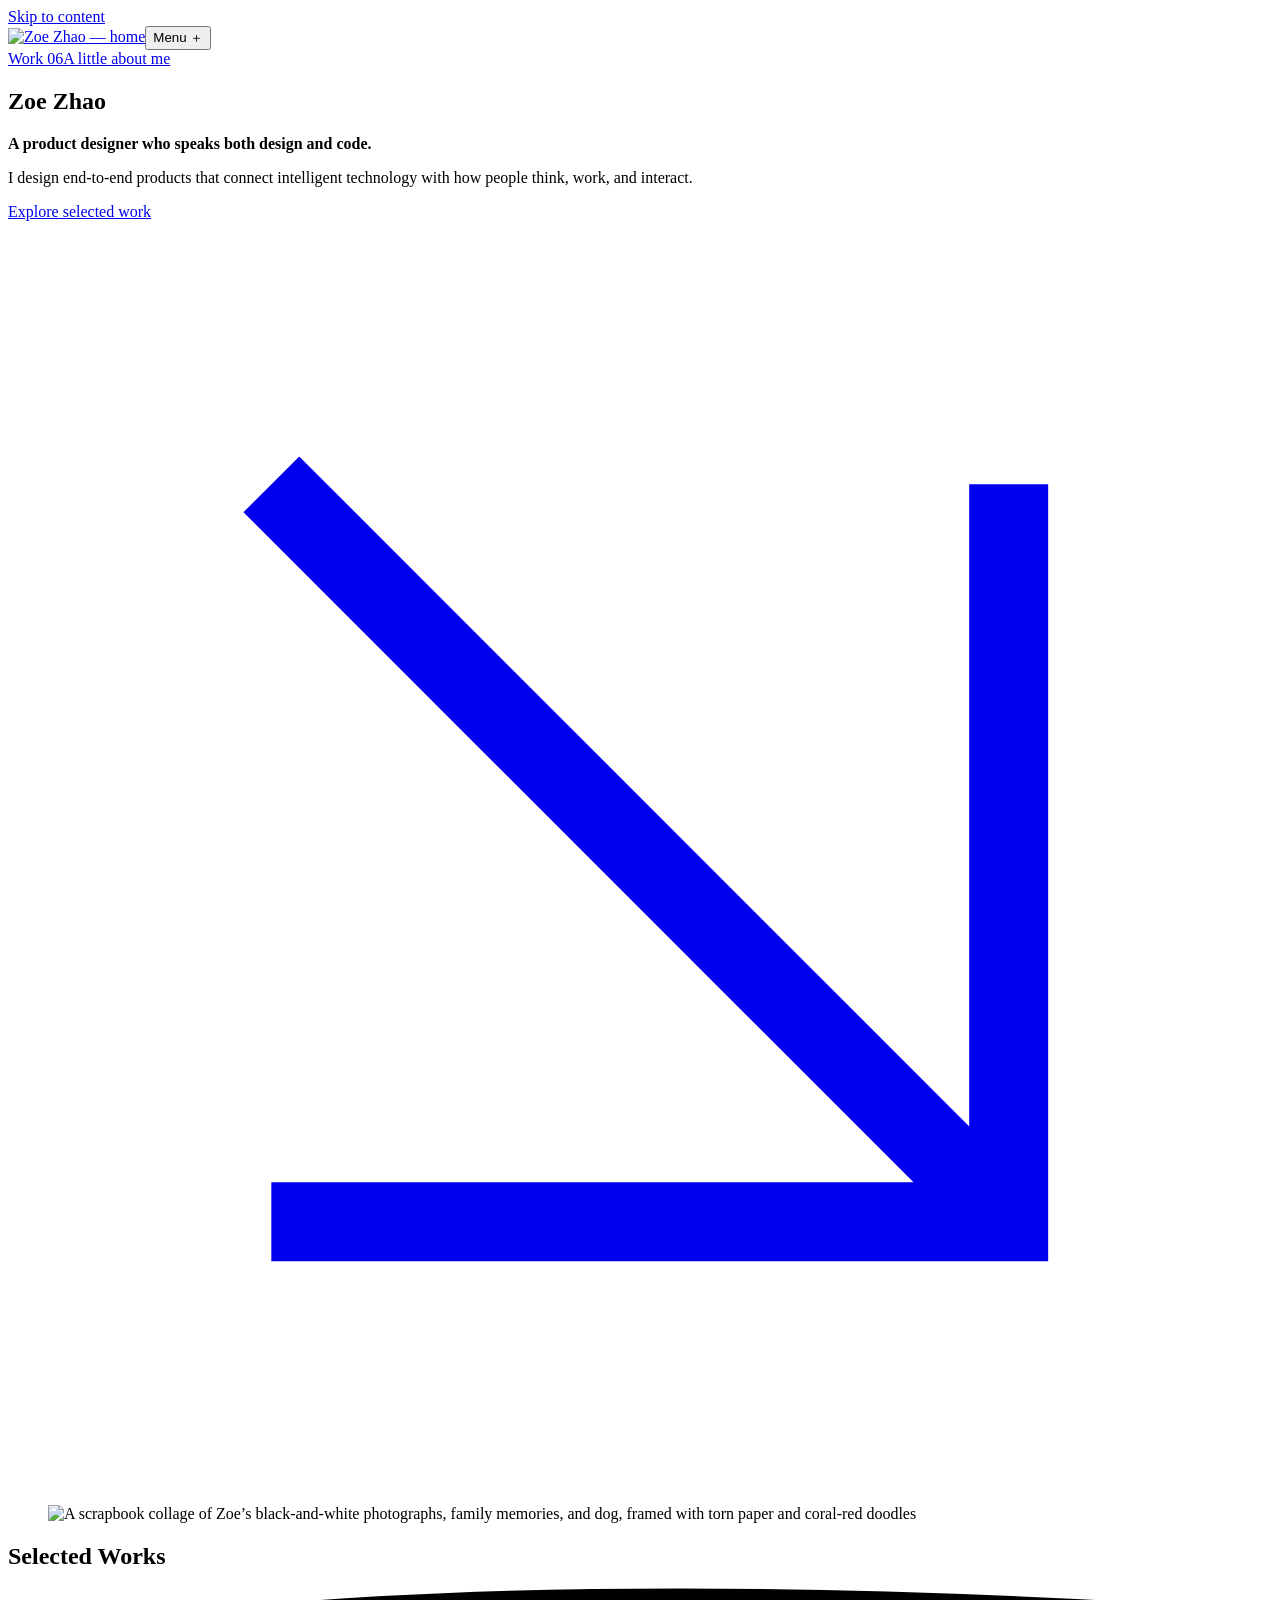
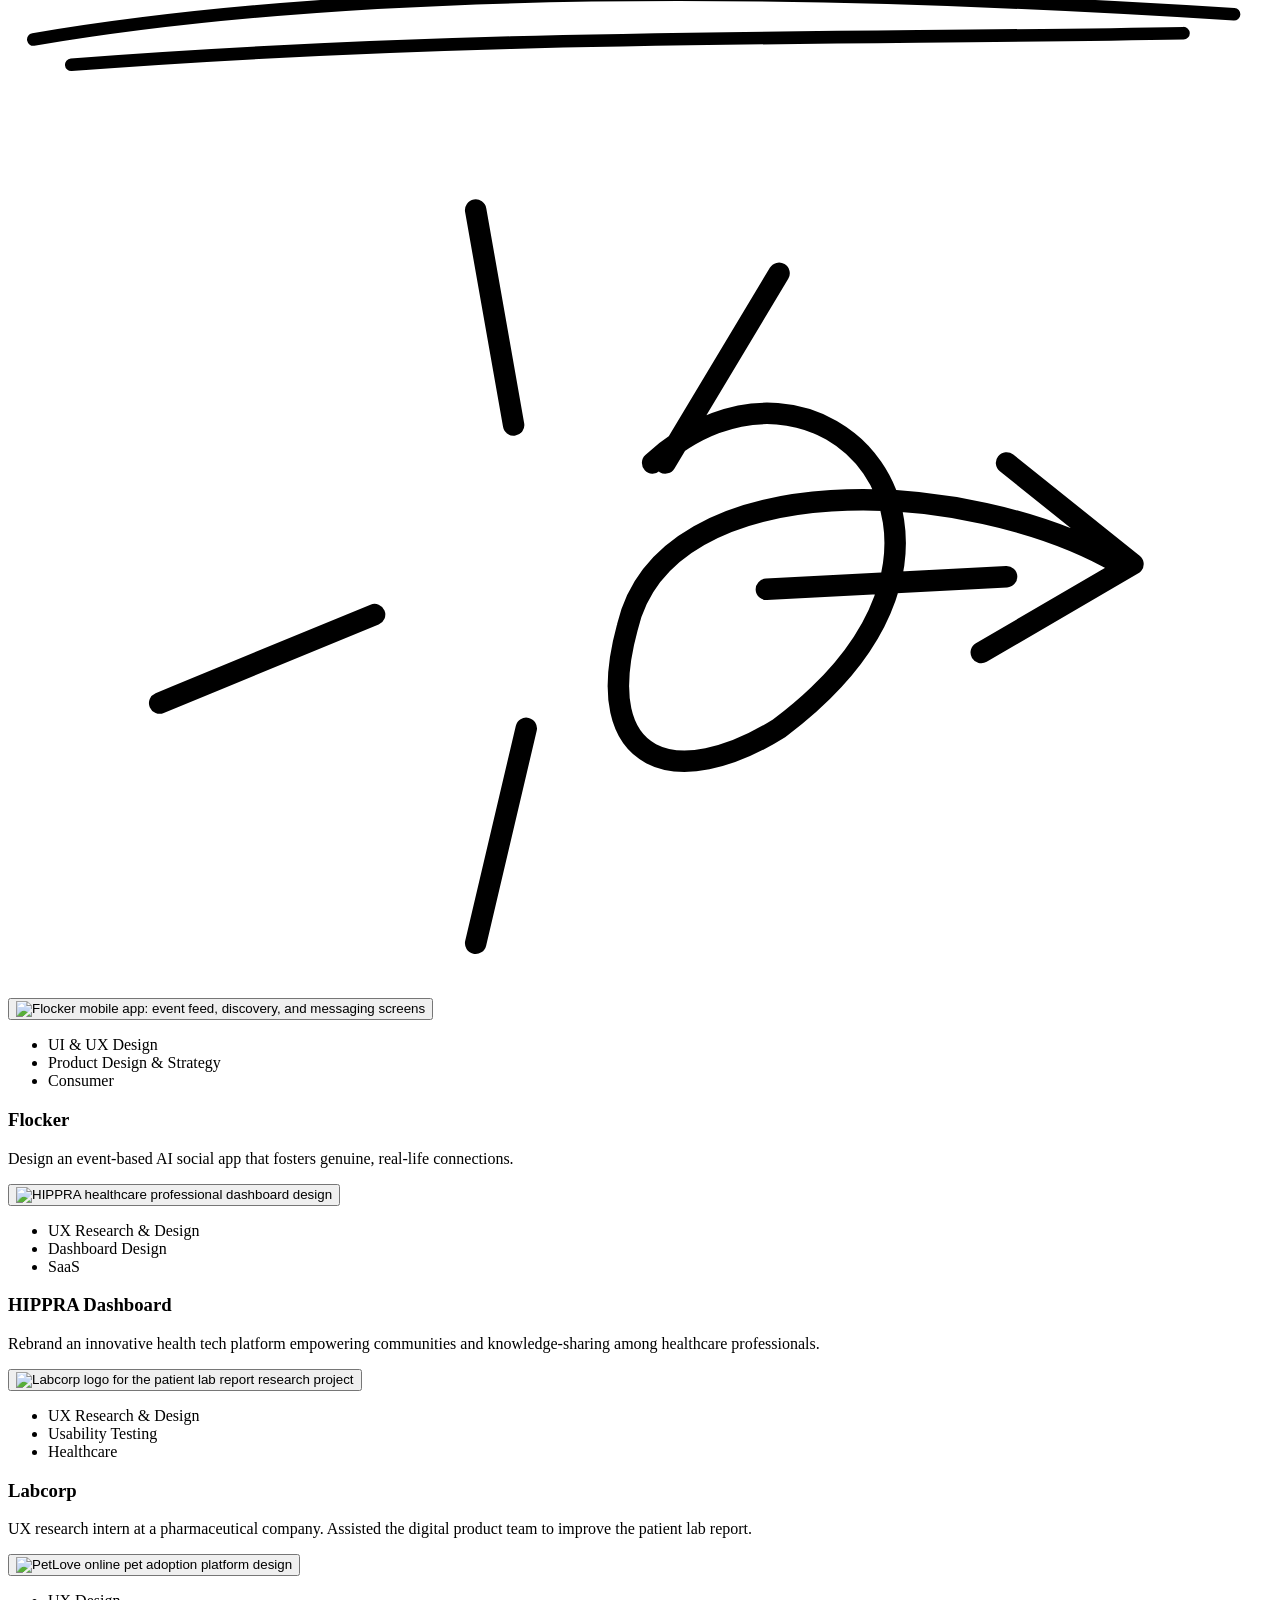
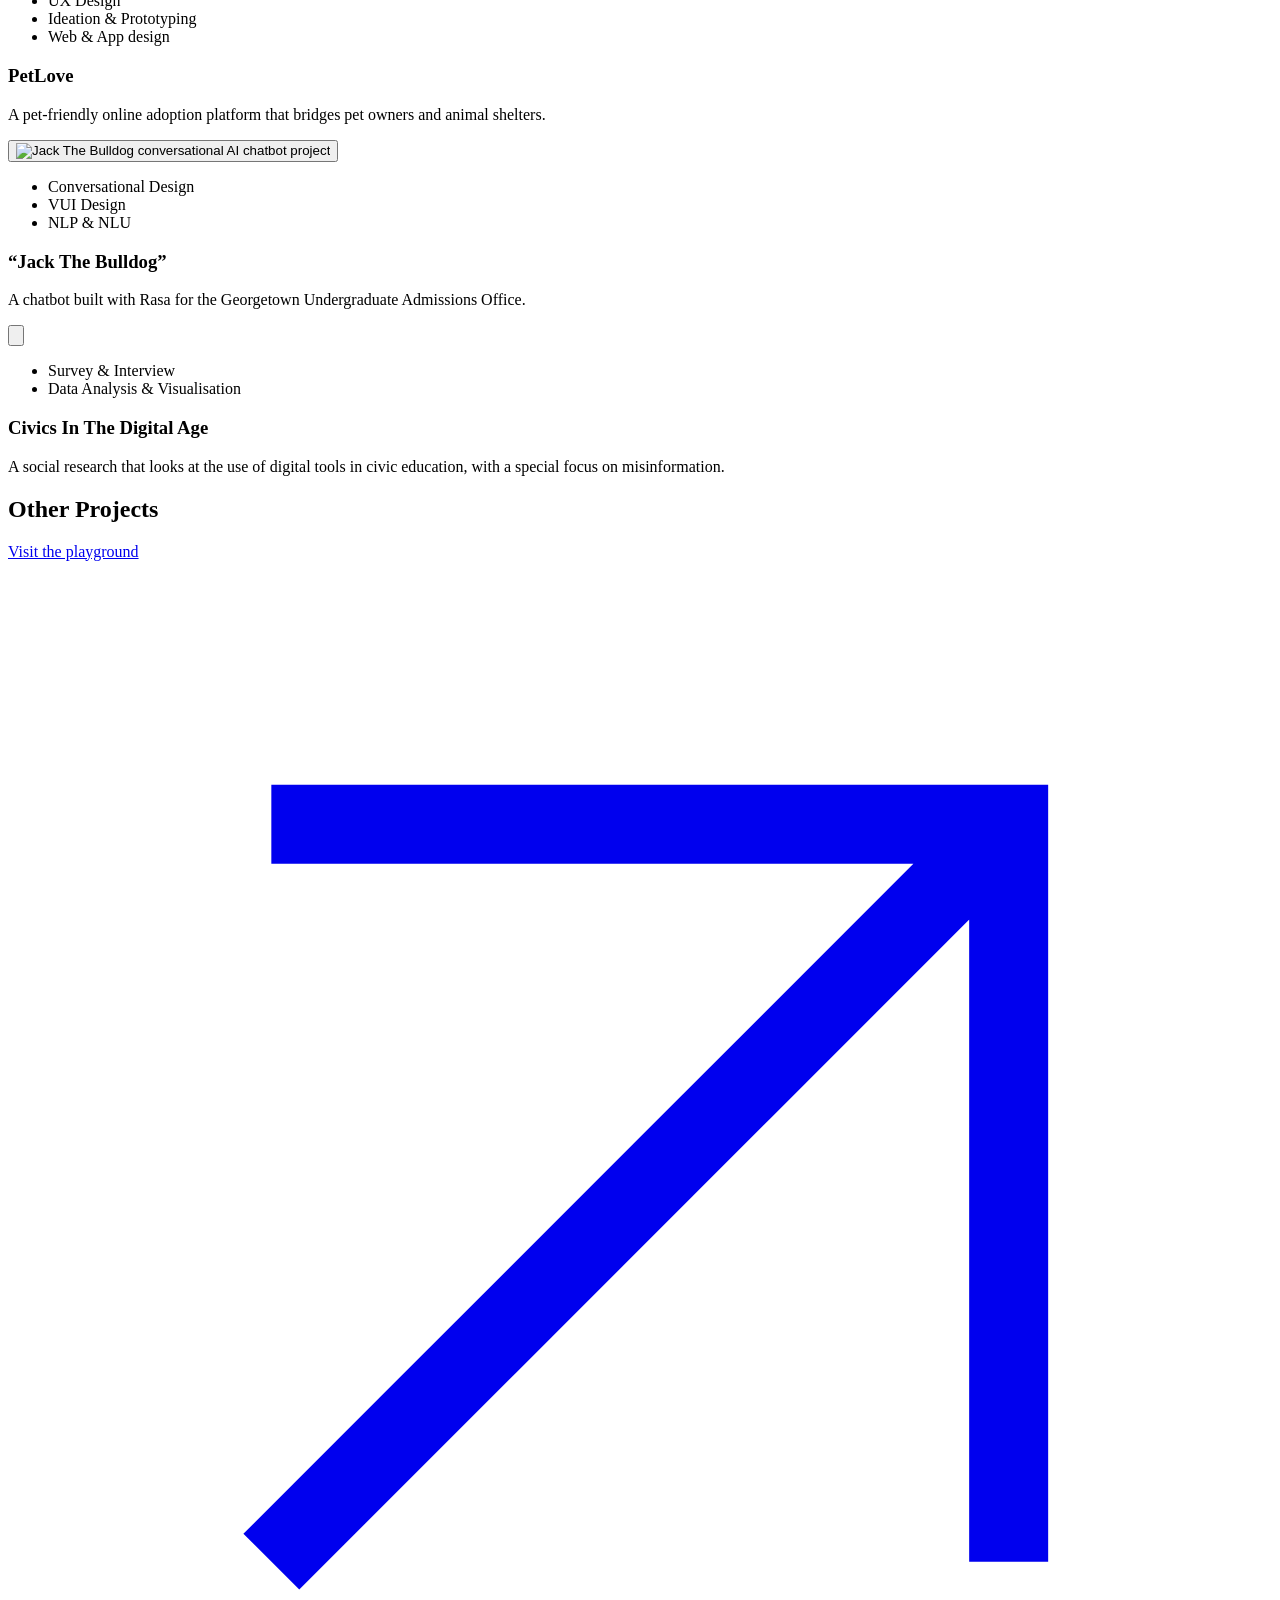
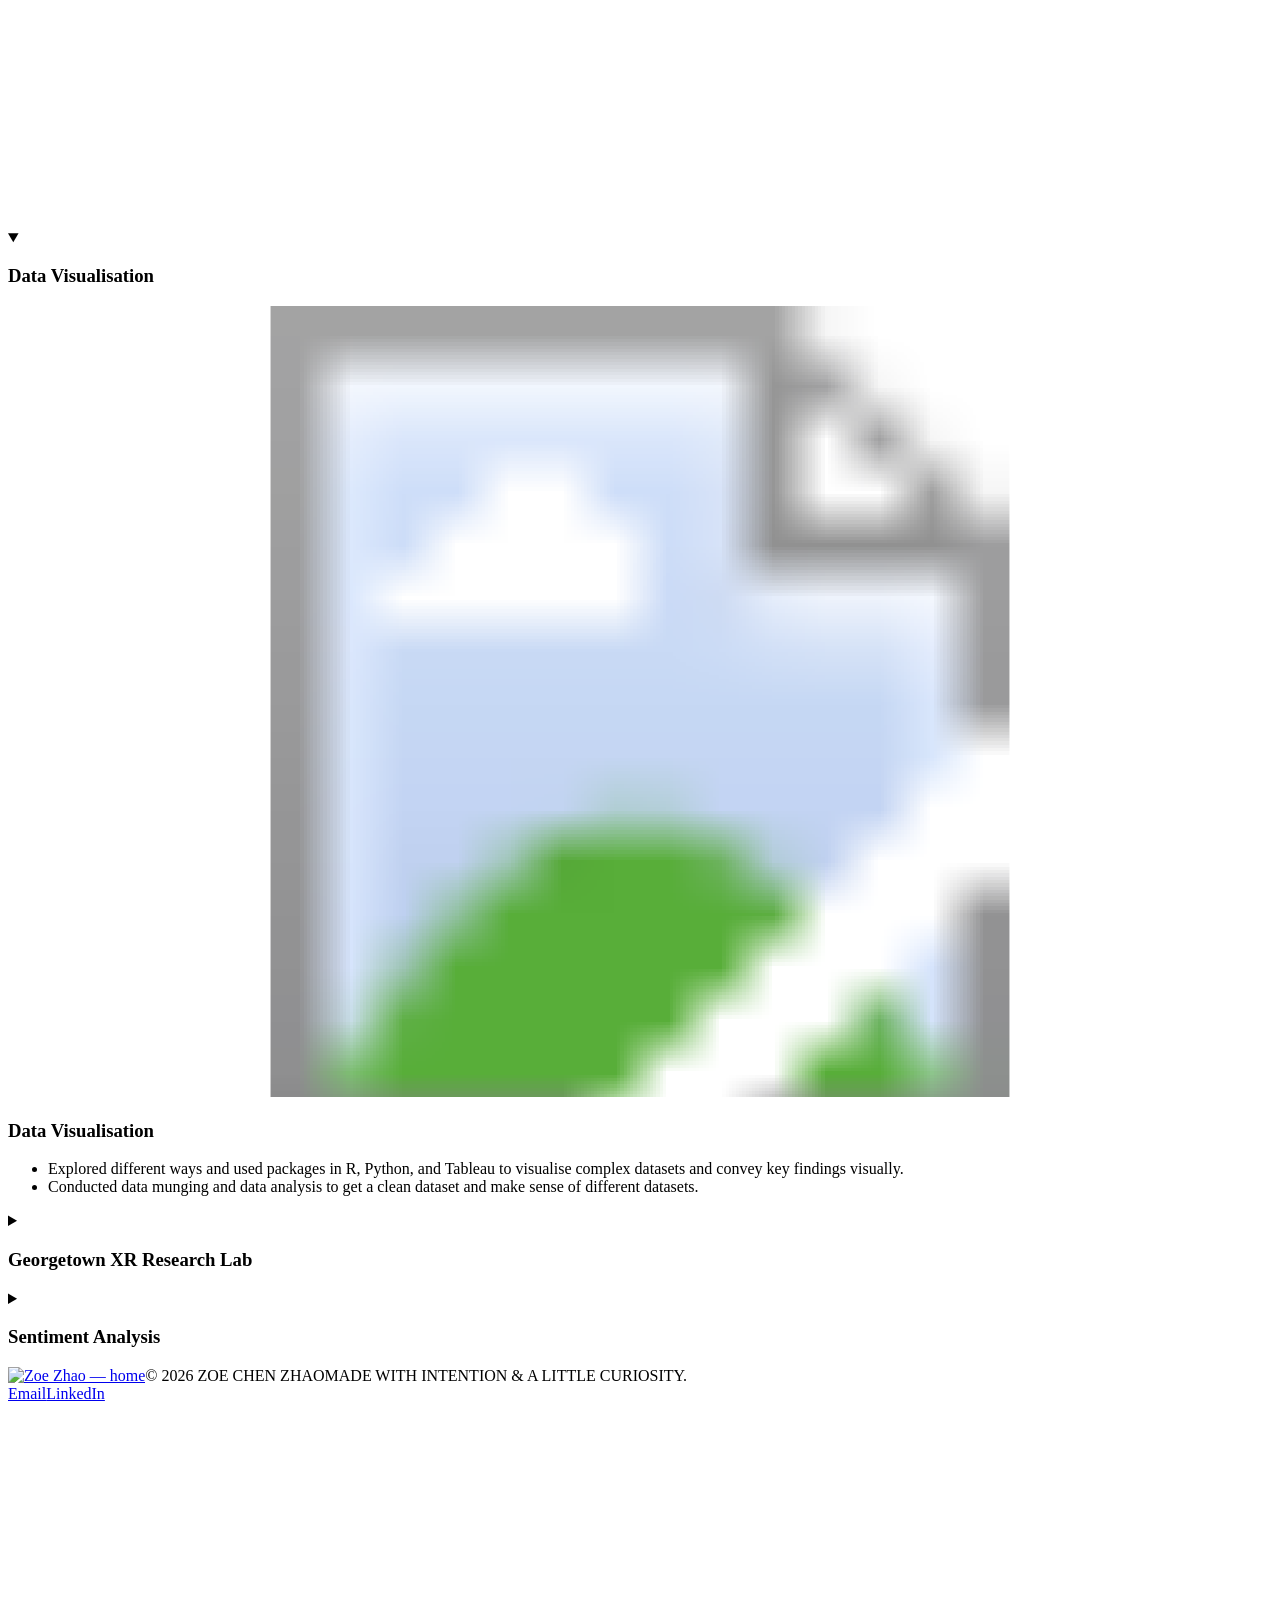
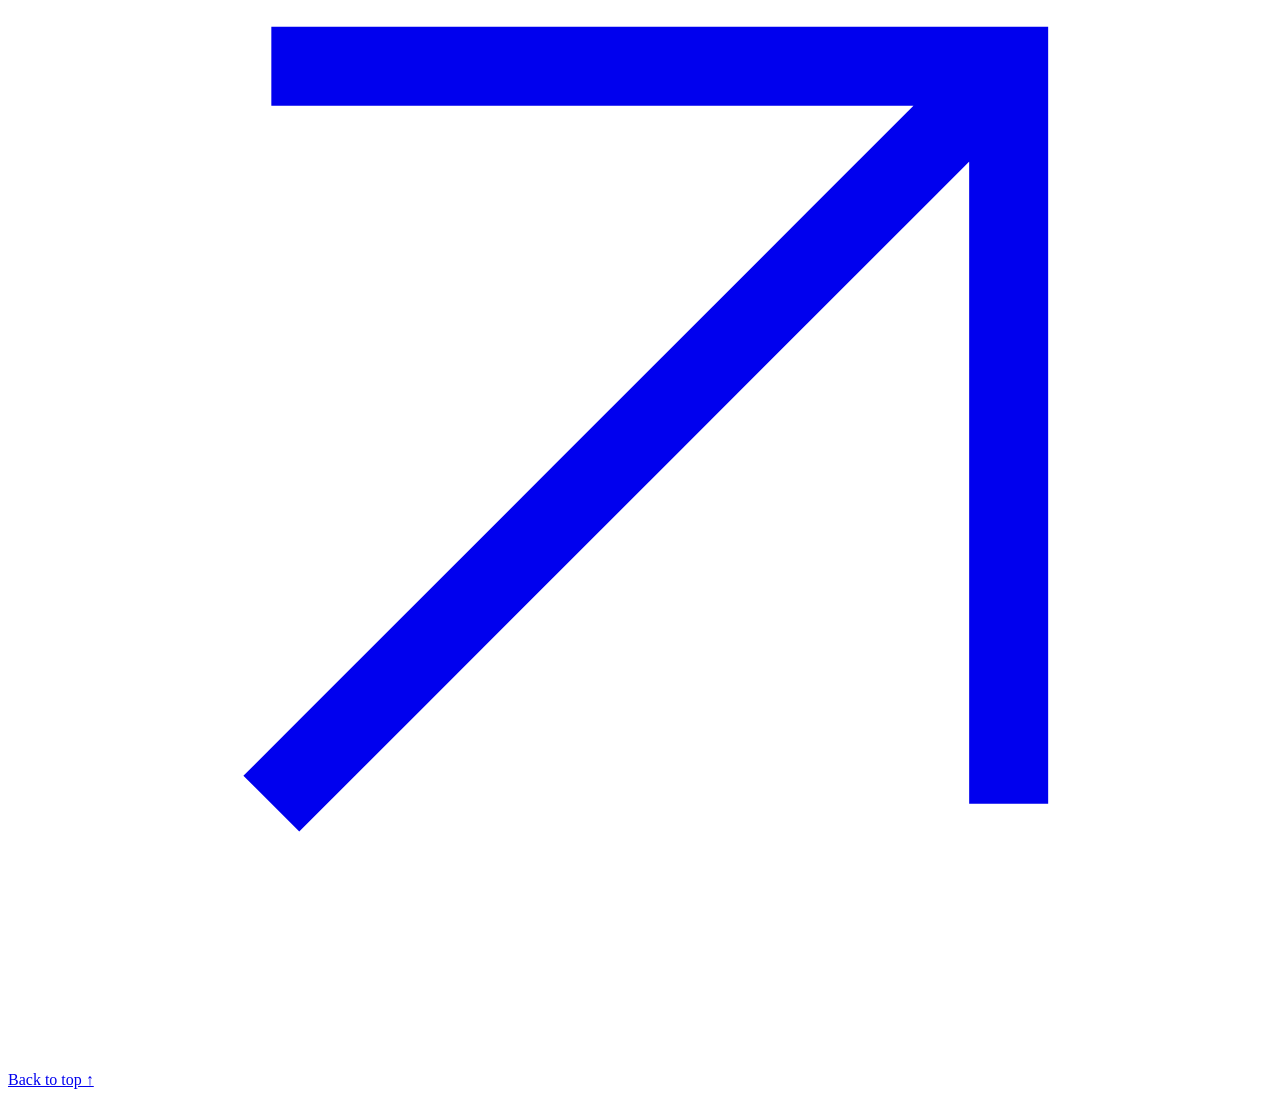
==== index.html @ 0c8937ad "Keep only one other project expanded at a time" ====
<!doctype html>
<html lang="en">
<head><meta charset="UTF-8"><meta name="viewport" content="width=device-width, initial-scale=1"><meta name="description" content="Zoe Zhao — a multidisciplinary UX designer who codes. Data-driven, detail-oriented digital products and end-to-end experiences."><link rel="icon" type="image/png" href="/personal-web/assets/homepage-stock/website%20logo.png"><meta name="theme-color" content="#ffffff"><title>Zoe Zhao — UX Designer</title>  <script type="module" crossorigin src="/personal-web/assets/main-BF1AJXkG.js"></script>
  <link rel="stylesheet" crossorigin href="/personal-web/assets/main-feo5PgOI.css">
</head>
<body><a class="skip-link" href="#main-content">Skip to content</a>
<header class="site-header"><a class="wordmark" href="#" aria-label="Zoe home"><img class="site-logo" src="/personal-web/assets/homepage-stock/website%20logo.png" alt="Zoe Zhao — home" width="748" height="820"></a><button class="menu-toggle" aria-expanded="false" aria-controls="navigation">Menu <span>＋</span></button><nav id="navigation" aria-label="Main navigation"><a href="#work" class="active">Work <span>06</span></a><a href="#about">A little about me</a></nav></header>
<main id="main-content">
<section id="about" class="hero" aria-label="About Zoe Zhao"><div class="hero-main"><div class="hero-copy"><h1 class="intro-name">Zoe Zhao</h1><p class="hero-role"><strong>A product designer who speaks both design and code.</strong></p><p class="hero-description">I design end-to-end products that connect intelligent technology with how people think, work, and interact.</p><a class="text-link" href="#work">Explore selected work <span><svg class="arrow-icon" viewBox="0 0 24 24" fill="none" stroke="currentColor" stroke-width="1.5" aria-hidden="true"><path d="M5 5l14 14M5 19h14V5"/></svg></span></a></div><div class="hero-art photo-collage"><figure><img src="/personal-web/assets/homepage-stock/hero-transparent.png" alt="A scrapbook collage of Zoe’s black-and-white photographs, family memories, and dog, framed with torn paper and coral-red doodles" width="1374" height="1145" fetchpriority="high" decoding="async"></figure></div></div></section>
<section id="work" class="work-section"><div class="section-heading project-section-heading"><div><h2>Selected Works<svg class="project-heading-mark" viewBox="0 0 200 18" fill="none" aria-hidden="true"><path d="M4 11c47-8 112-9 190-4M10 15c65-5 122-4 176-5" stroke="currentColor" stroke-width="2" stroke-linecap="round"/></svg></h2></div><svg class="project-section-sketch" viewBox="0 0 100 70" fill="none" aria-hidden="true"><path d="m37 8 3 17m21-12-9 15m27 9-19 1m-31 2L12 47m29 2-4 17M51 28c13-12 30 6 10 21-8 5-15 3-12-8 3-13 27-12 39-5m-9-8 10 8-12 7" stroke="currentColor" stroke-width="1.7" stroke-linecap="round" stroke-linejoin="round"/></svg></div><div class="projects"><article class="project"><div class="project-preview-shell"><button class="project-visual project-image-card" data-project="flocker" aria-label="Preview Flocker"><img class="project-image" src="/personal-web/assets/homepage-stock/flocker.png" alt="Flocker mobile app: event feed, discovery, and messaging screens" loading="lazy" decoding="async"></button></div><div class="project-info"><div><ul class="project-tags" aria-label="Project tags"><li>UI &amp; UX Design</li><li>Product Design &amp; Strategy</li><li>Consumer</li></ul><h3>Flocker</h3><p>Design an event-based AI social app that fosters genuine, real-life connections.</p></div></div></article><article class="project"><div class="project-preview-shell"><button class="project-visual project-image-card" data-project="hippra" aria-label="Preview HIPPRA Dashboard"><img class="project-image" src="/personal-web/assets/homepage-stock/Hippra.png" alt="HIPPRA healthcare professional dashboard design" loading="lazy" decoding="async"></button></div><div class="project-info"><div><ul class="project-tags" aria-label="Project tags"><li>UX Research &amp; Design</li><li>Dashboard Design</li><li>SaaS</li></ul><h3>HIPPRA Dashboard</h3><p>Rebrand an innovative health tech platform empowering communities and knowledge-sharing among healthcare professionals.</p></div></div></article><article class="project"><div class="project-preview-shell"><button class="project-visual project-image-card" data-project="labcorp" aria-label="Preview Labcorp"><img class="project-image" src="/personal-web/assets/homepage-stock/labcorp.png" alt="Labcorp logo for the patient lab report research project" loading="lazy" decoding="async"></button></div><div class="project-info"><div><ul class="project-tags" aria-label="Project tags"><li>UX Research &amp; Design</li><li>Usability Testing</li><li>Healthcare</li></ul><h3>Labcorp</h3><p>UX research intern at a pharmaceutical company. Assisted the digital product team to improve the patient lab report.</p></div></div></article><article class="project"><div class="project-preview-shell"><button class="project-visual project-image-card" data-project="petlove" aria-label="Preview PetLove"><img class="project-image" src="/personal-web/assets/homepage-stock/petlove.png" alt="PetLove online pet adoption platform design" loading="lazy" decoding="async"></button></div><div class="project-info"><div><ul class="project-tags" aria-label="Project tags"><li>UX Design</li><li>Ideation &amp; Prototyping</li><li>Web &amp; App design</li></ul><h3>PetLove</h3><p>A pet-friendly online adoption platform that bridges pet owners and animal shelters.</p></div></div></article><article class="project"><div class="project-preview-shell"><button class="project-visual project-image-card" data-project="chatbot" aria-label="Preview “Jack The Bulldog”"><img class="project-image" src="/personal-web/assets/homepage-stock/chatbot.png" alt="Jack The Bulldog conversational AI chatbot project" loading="lazy" decoding="async"></button></div><div class="project-info"><div><ul class="project-tags" aria-label="Project tags"><li>Conversational Design</li><li>VUI Design</li><li>NLP &amp; NLU</li></ul><h3>“Jack The Bulldog”</h3><p>A chatbot built with Rasa for the Georgetown Undergraduate Admissions Office.</p></div></div></article><article class="project"><div class="project-preview-shell"><button class="project-visual project-image-card" data-project="civics" aria-label="Preview Civics In The Digital Age"><svg class="project-image civics-preview" viewBox="0 0 1190 530" role="img" aria-label="Two Civics research graphs about digital technology and misinformation"><svg x="0" y="0" width="570" height="530" viewBox="40 15 554 523" overflow="hidden" preserveAspectRatio="xMidYMid meet"><defs><clipPath id="q22-plot"><rect x="40" y="15" width="554" height="523"/></clipPath></defs><image clip-path="url(#q22-plot)" href="/personal-web/assets/homepage-stock/civic%20edu.png" width="1267" height="1100"/></svg><svg x="600" y="0" width="590" height="530" viewBox="646 28 580 505" overflow="hidden" preserveAspectRatio="xMidYMid meet"><defs><clipPath id="q25-plot"><rect x="646" y="28" width="580" height="505"/></clipPath></defs><image clip-path="url(#q25-plot)" href="/personal-web/assets/homepage-stock/civic%20edu.png" width="1267" height="1100"/></svg></svg></button></div><div class="project-info"><div><ul class="project-tags" aria-label="Project tags"><li>Survey &amp; Interview</li><li>Data Analysis &amp; Visualisation</li></ul><h3>Civics In The Digital Age</h3><p>A social research that looks at the use of digital tools in civic education, with a special focus on misinformation.</p></div></div></article></div></section>
<section class="other-work" aria-labelledby="other-heading"><div class="section-heading"><div><h2 id="other-heading">Other Projects</h2></div><a class="text-link" href="https://www.zoezhaochen.com/playground" target="_blank" rel="noopener noreferrer">Visit the playground <svg class="arrow-icon" viewBox="0 0 24 24" fill="none" stroke="currentColor" stroke-width="1.5" aria-hidden="true"><path d="M5 19 19 5M5 5h14v14"/></svg></a></div><div class="other-accordion"><details name="other-projects" class="other-project" open><summary><h3>Data Visualisation</h3><span class="accordion-icon" aria-hidden="true"></span></summary><div class="other-project-body"><svg class="other-project-preview" viewBox="0 0 1886 1180" preserveAspectRatio="xMidYMid slice" role="img" aria-label="Data visualisation charts" overflow="hidden"><image href="/personal-web/assets/homepage-stock/data%20visualisation.png" width="1886" height="1260"/></svg><div class="other-project-description"><h3 class="other-project-title">Data Visualisation</h3><ul><li>Explored different ways and used packages in R, Python, and Tableau to visualise complex datasets and convey key findings visually.</li><li>Conducted data munging and data analysis to get a clean dataset and make sense of different datasets.</li></ul></div></div></details><details name="other-projects" class="other-project"><summary><h3>Georgetown XR Research Lab</h3><span class="accordion-icon" aria-hidden="true"></span></summary><div class="other-project-body"><img class="other-project-preview" src="/personal-web/assets/homepage-stock/XR.webp" alt="Georgetown XR research project preview" loading="lazy" decoding="async"><div class="other-project-description"><h3 class="other-project-title">Georgetown XR Research Lab</h3><ul><li>Built a VR police training simulation to improve police communication and de-escalation skills.</li><li>Researched the premise, characters, dialogues, and environment of the system in Unity.</li><li>Analyzed the AR/VR and Web3.0 economy, exploring ways to achieve skill-training through gaming.</li></ul></div></div></details><details name="other-projects" class="other-project"><summary><h3>Sentiment Analysis</h3><span class="accordion-icon" aria-hidden="true"></span></summary><div class="other-project-body"><img class="other-project-preview" src="/personal-web/assets/homepage-stock/metaverse.jpg" alt="Metaverse sentiment analysis project preview" loading="lazy" decoding="async"><div class="other-project-description"><h3 class="other-project-title">Sentiment Analysis</h3><p>Exploring people’s attitudes toward the Metaverse and negativity toward Facebook’s transformation to Meta.</p></div></div></details></div></section>

</main><footer><a class="wordmark" href="#"><img class="site-logo" src="/personal-web/assets/homepage-stock/website%20logo.png" alt="Zoe Zhao — home" width="748" height="820"></a><span>© <span id="year">2026</span> ZOE CHEN ZHAO</span><span>MADE WITH INTENTION & A LITTLE CURIOSITY.</span><div class="footer-links"><a href="mailto:cz335@georgetown.edu">Email</a><a href="https://www.linkedin.com/in/chen-zoe-zhao-15ba26177/" target="_blank" rel="noopener noreferrer">LinkedIn <svg class="arrow-icon" viewBox="0 0 24 24" fill="none" stroke="currentColor" stroke-width="1.5" aria-hidden="true"><path d="M5 19 19 5M5 5h14v14"/></svg></a><a href="#">Back to top ↑</a></div></footer>
<dialog id="project-dialog"><button class="dialog-close" aria-label="Close project preview">×</button><span class="eyebrow">SELECTED WORK / PROJECT PREVIEW</span><h2 id="dialog-title"></h2><p id="dialog-description"></p><p class="dialog-note">Explore the full project on my original portfolio. Case study pages will be redesigned after the homepage visual review.</p><a id="dialog-case-study" class="case-study-link" href="https://www.zoezhaochen.com/" target="_blank" rel="noopener noreferrer">Read original case study <svg class="arrow-icon" viewBox="0 0 24 24" fill="none" stroke="currentColor" stroke-width="1.5" aria-hidden="true"><path d="M5 19 19 5M5 5h14v14"/></svg></a><button class="dialog-done">Back to selected work <svg class="arrow-icon" viewBox="0 0 24 24" fill="none" stroke="currentColor" stroke-width="1.5" aria-hidden="true"><path d="M5 19 19 5M5 5h14v14"/></svg></button></dialog></body></html>
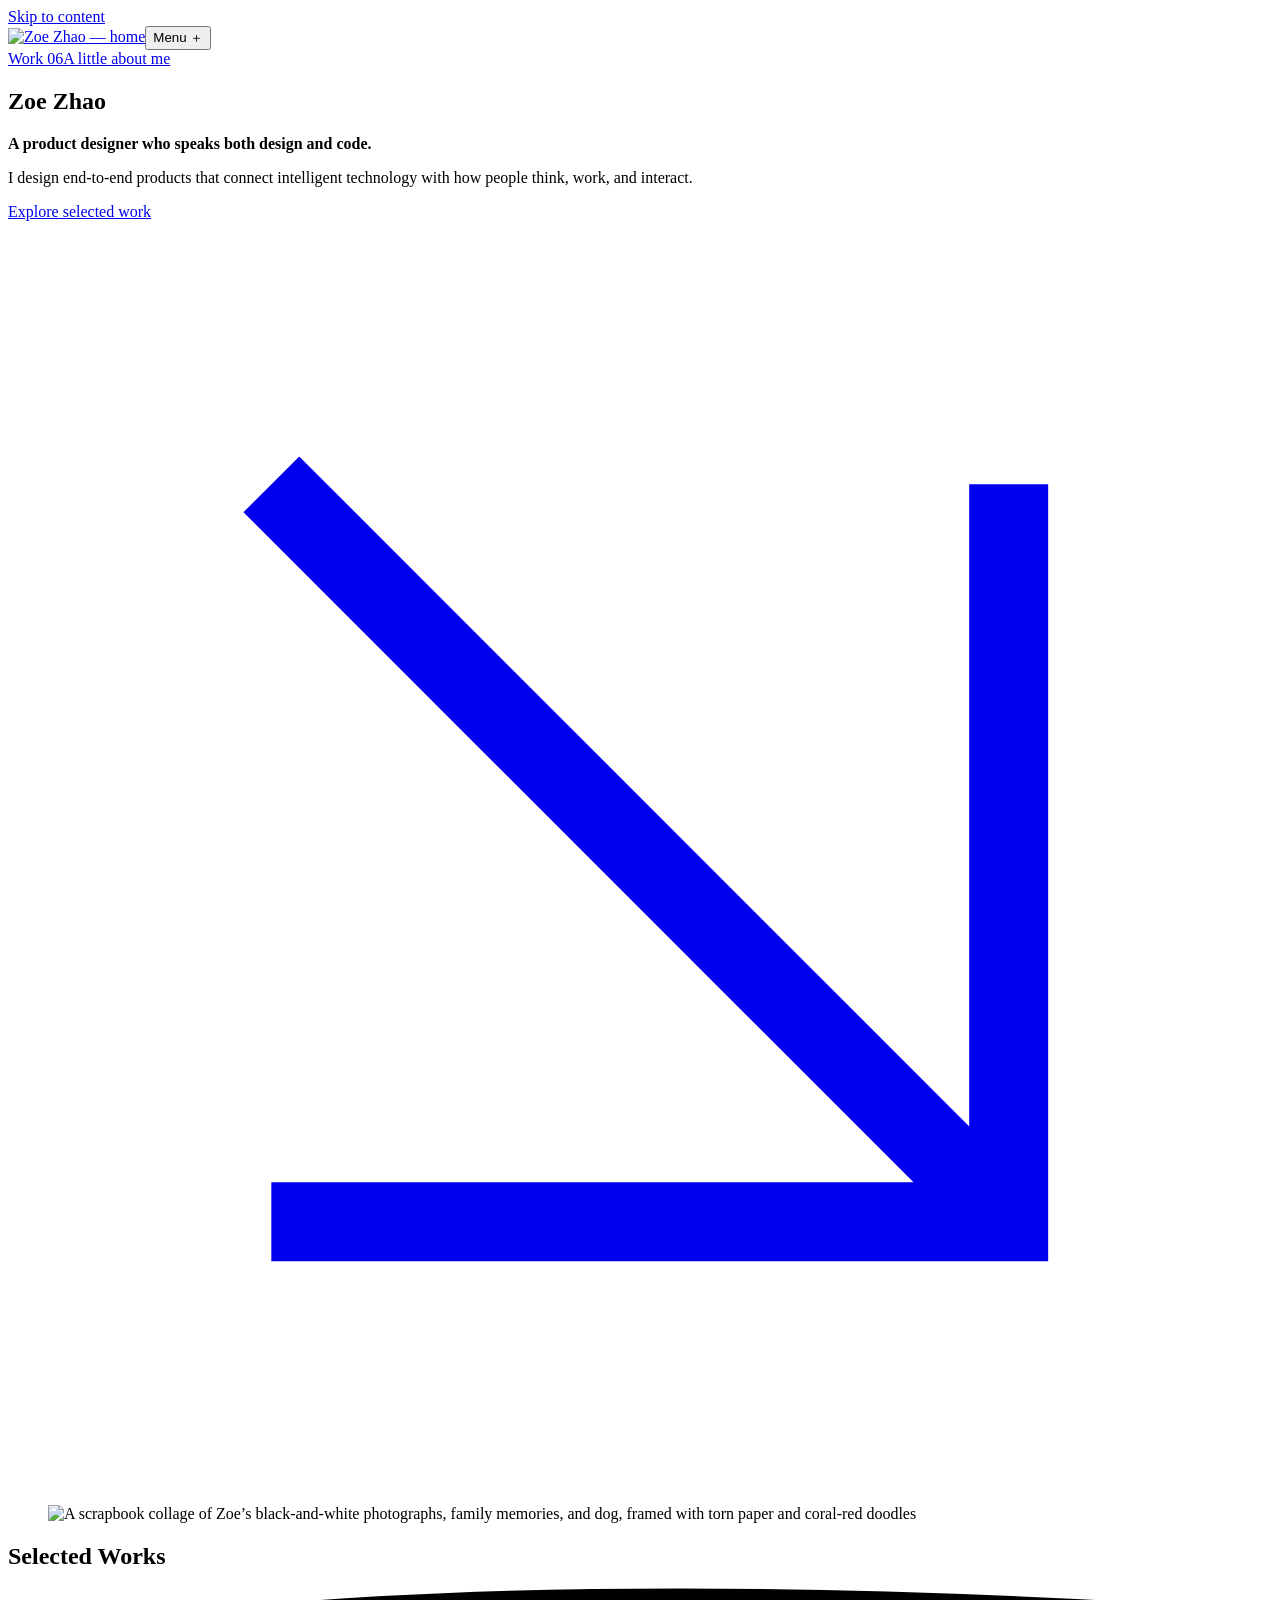
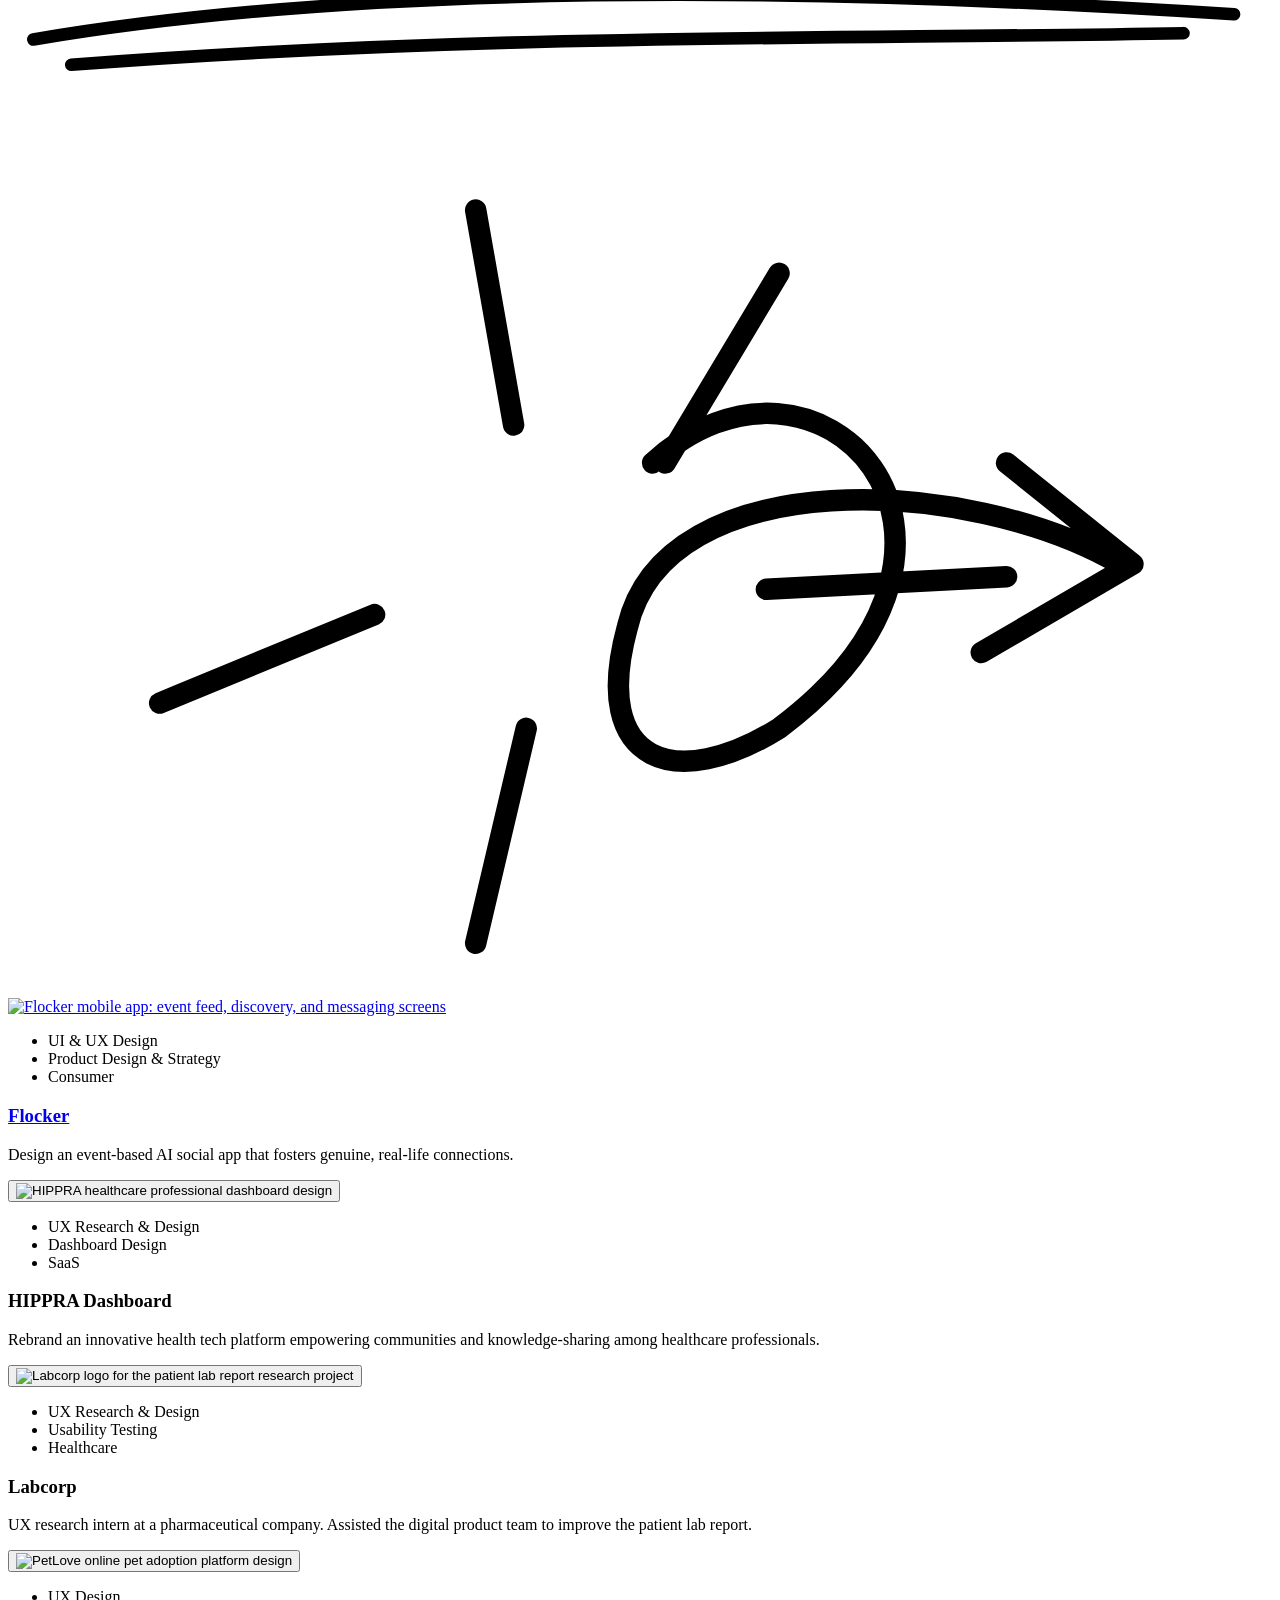
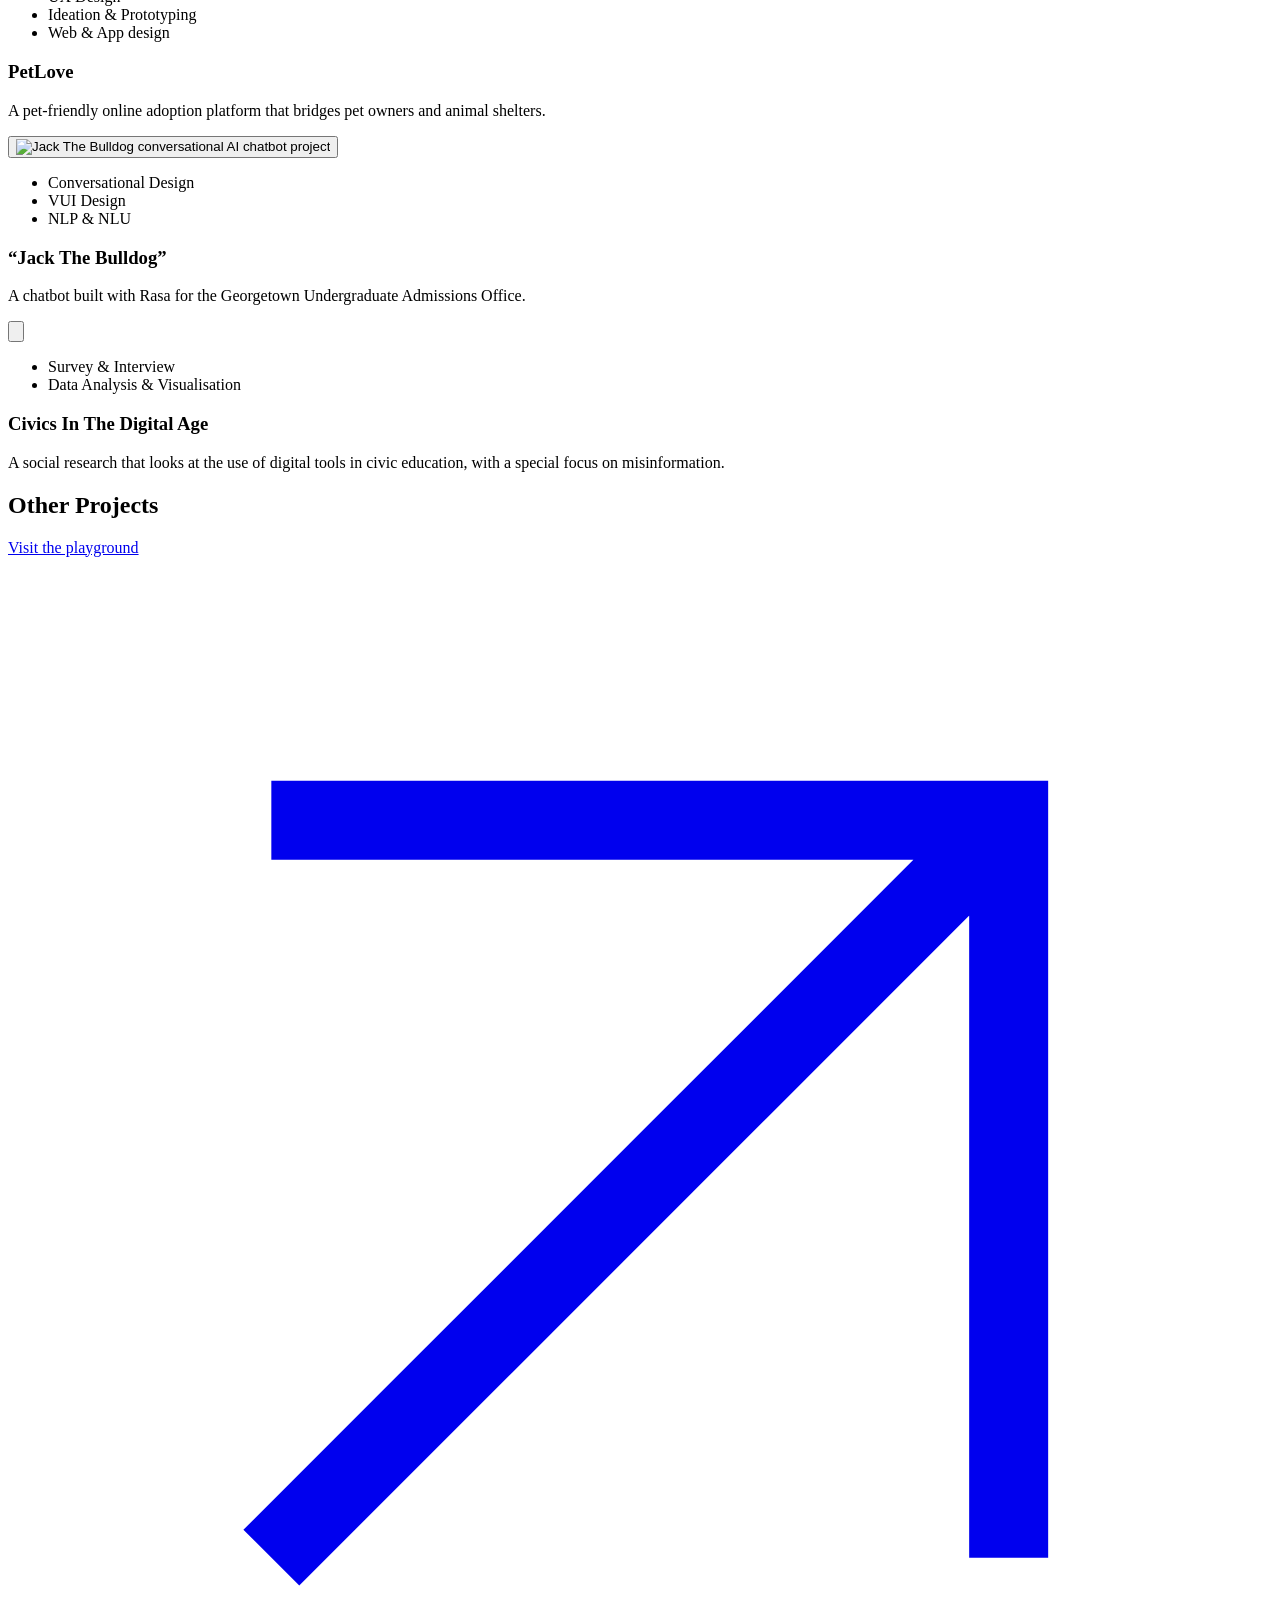
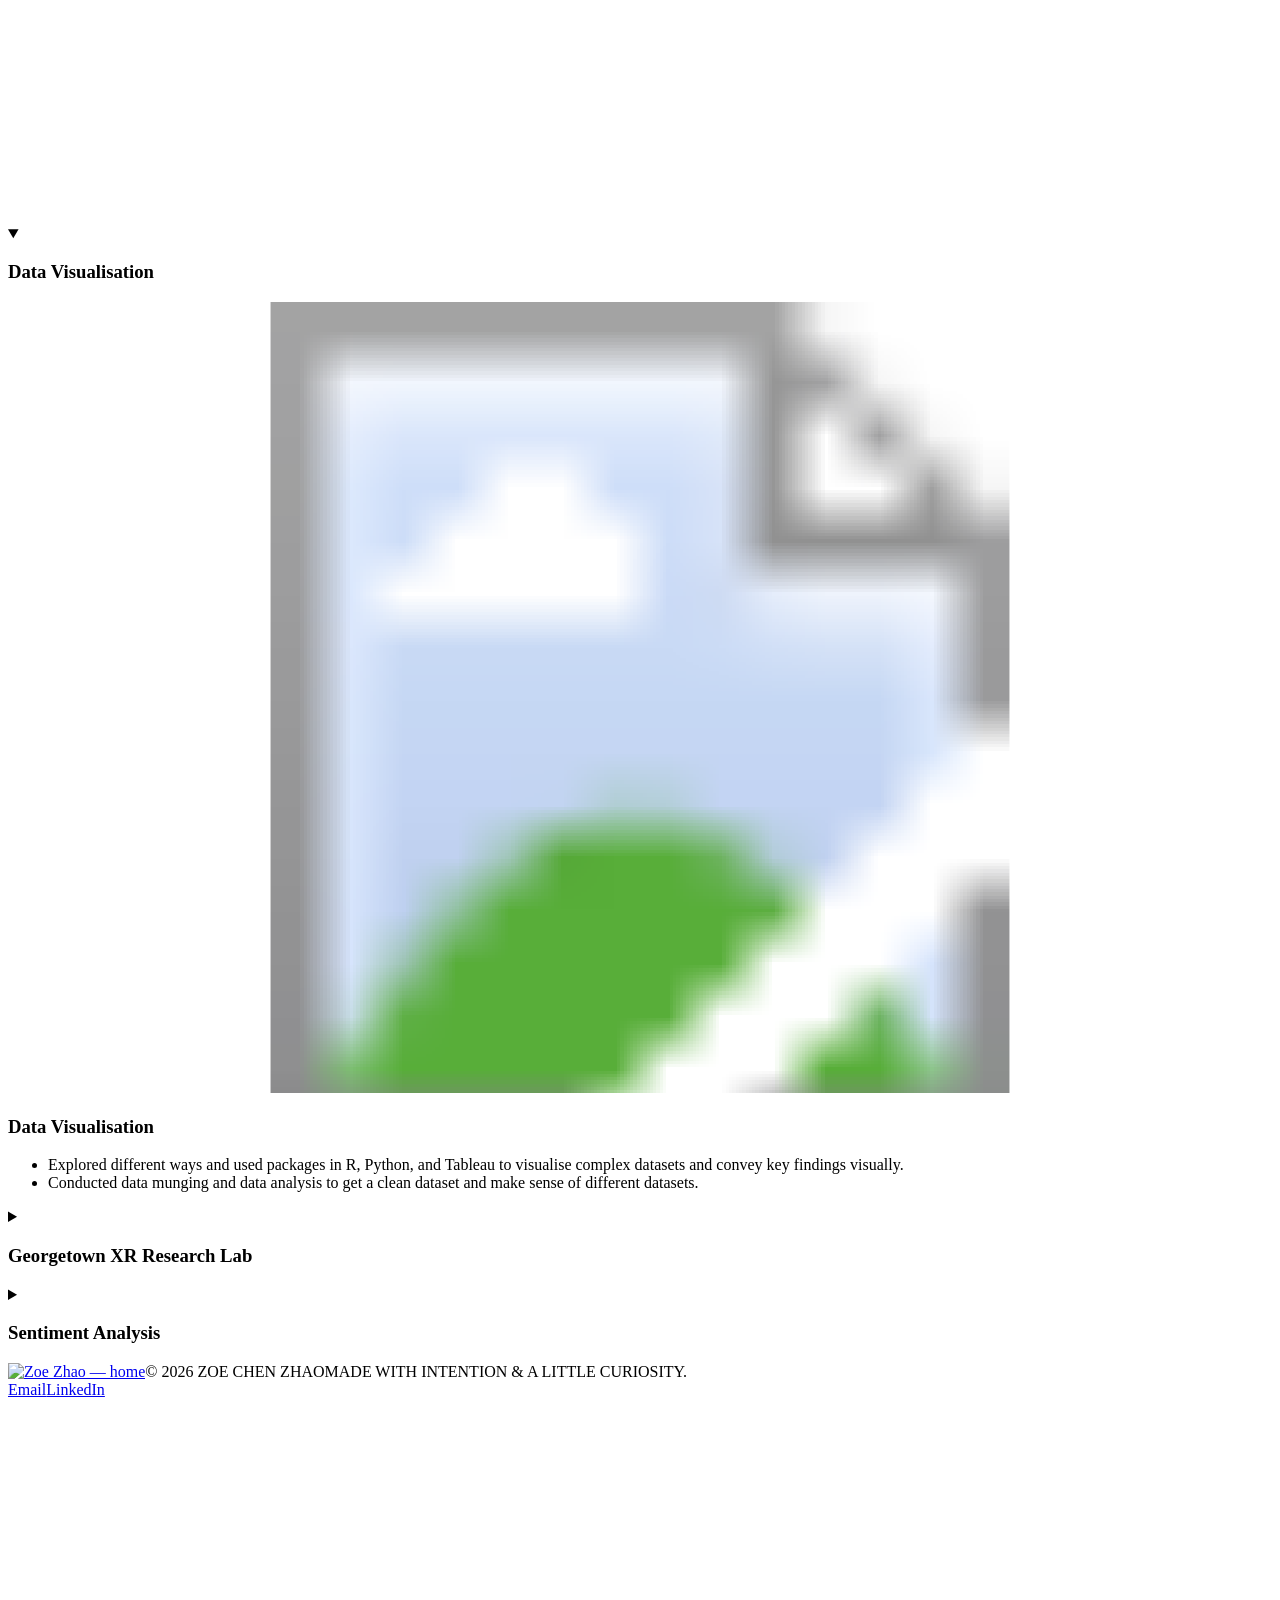
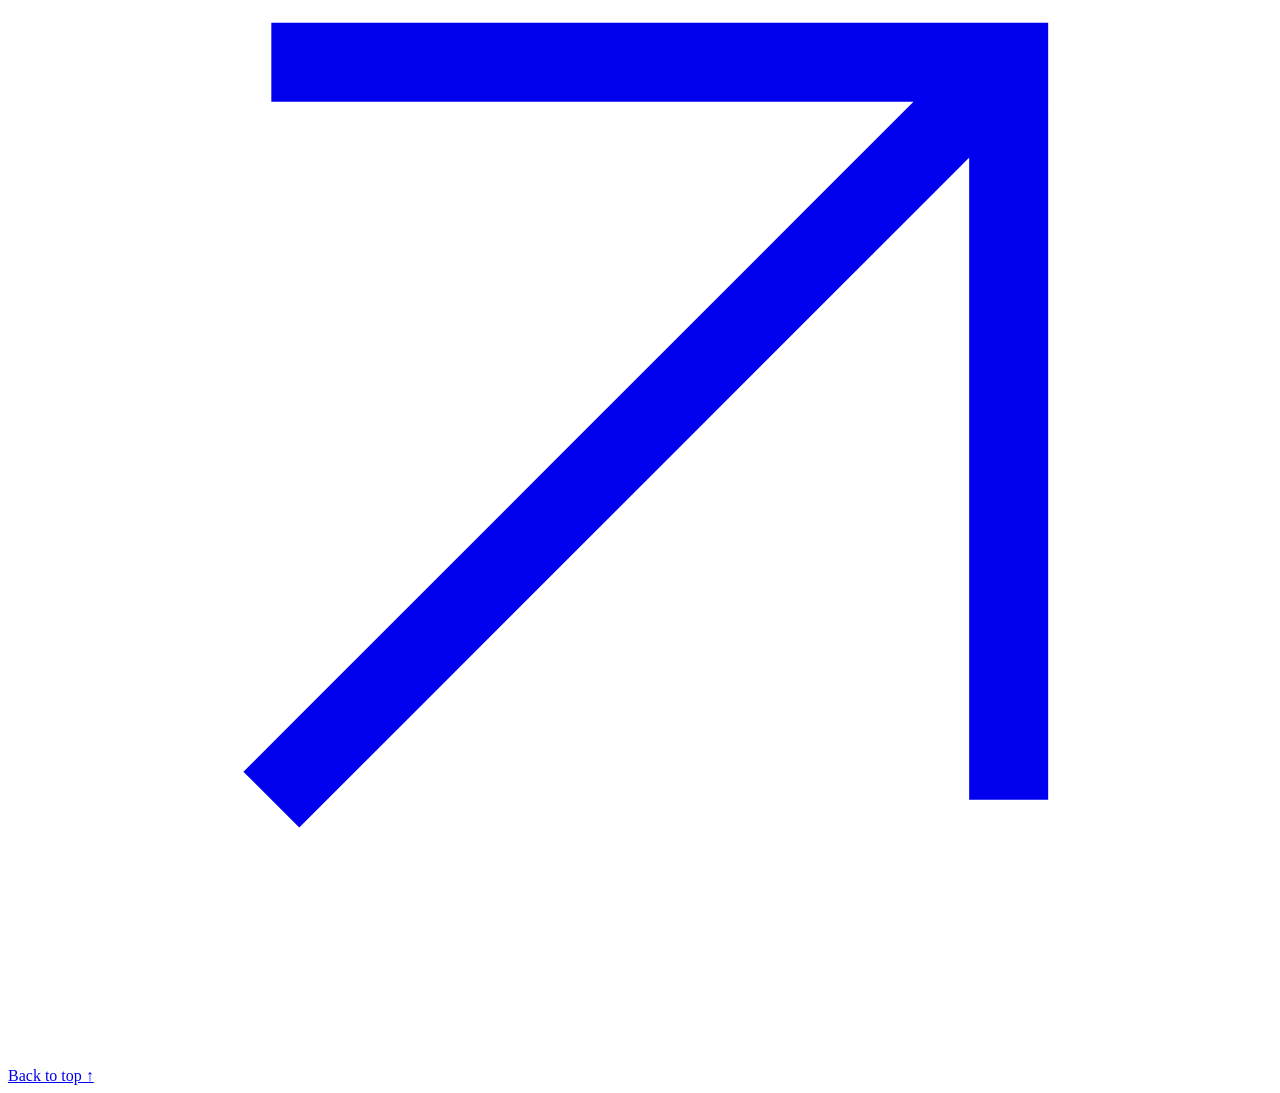
==== commit cc53a9d5: "Build Flocker case study with original content and shared portfolio design" ====
--- a/index.html
+++ b/index.html
@@ -1,13 +1,13 @@
 <!doctype html>
 <html lang="en">
-<head><meta charset="UTF-8"><meta name="viewport" content="width=device-width, initial-scale=1"><meta name="description" content="Zoe Zhao — a multidisciplinary UX designer who codes. Data-driven, detail-oriented digital products and end-to-end experiences."><link rel="icon" type="image/png" href="/personal-web/assets/homepage-stock/website%20logo.png"><meta name="theme-color" content="#ffffff"><title>Zoe Zhao — UX Designer</title>  <script type="module" crossorigin src="/personal-web/assets/main-BF1AJXkG.js"></script>
-  <link rel="stylesheet" crossorigin href="/personal-web/assets/main-feo5PgOI.css">
+<head><meta charset="UTF-8"><meta name="viewport" content="width=device-width, initial-scale=1"><meta name="description" content="Zoe Zhao — a multidisciplinary UX designer who codes. Data-driven, detail-oriented digital products and end-to-end experiences."><link rel="icon" type="image/png" href="/personal-web/assets/homepage-stock/website%20logo.png"><meta name="theme-color" content="#ffffff"><title>Zoe Zhao — UX Designer</title>  <script type="module" crossorigin src="/personal-web/assets/review-tzqNNwLt.js"></script>
+  <link rel="stylesheet" crossorigin href="/personal-web/assets/review-BXg6aoz_.css">
 </head>
 <body><a class="skip-link" href="#main-content">Skip to content</a>
 <header class="site-header"><a class="wordmark" href="#" aria-label="Zoe home"><img class="site-logo" src="/personal-web/assets/homepage-stock/website%20logo.png" alt="Zoe Zhao — home" width="748" height="820"></a><button class="menu-toggle" aria-expanded="false" aria-controls="navigation">Menu <span>＋</span></button><nav id="navigation" aria-label="Main navigation"><a href="#work" class="active">Work <span>06</span></a><a href="#about">A little about me</a></nav></header>
 <main id="main-content">
 <section id="about" class="hero" aria-label="About Zoe Zhao"><div class="hero-main"><div class="hero-copy"><h1 class="intro-name">Zoe Zhao</h1><p class="hero-role"><strong>A product designer who speaks both design and code.</strong></p><p class="hero-description">I design end-to-end products that connect intelligent technology with how people think, work, and interact.</p><a class="text-link" href="#work">Explore selected work <span><svg class="arrow-icon" viewBox="0 0 24 24" fill="none" stroke="currentColor" stroke-width="1.5" aria-hidden="true"><path d="M5 5l14 14M5 19h14V5"/></svg></span></a></div><div class="hero-art photo-collage"><figure><img src="/personal-web/assets/homepage-stock/hero-transparent.png" alt="A scrapbook collage of Zoe’s black-and-white photographs, family memories, and dog, framed with torn paper and coral-red doodles" width="1374" height="1145" fetchpriority="high" decoding="async"></figure></div></div></section>
-<section id="work" class="work-section"><div class="section-heading project-section-heading"><div><h2>Selected Works<svg class="project-heading-mark" viewBox="0 0 200 18" fill="none" aria-hidden="true"><path d="M4 11c47-8 112-9 190-4M10 15c65-5 122-4 176-5" stroke="currentColor" stroke-width="2" stroke-linecap="round"/></svg></h2></div><svg class="project-section-sketch" viewBox="0 0 100 70" fill="none" aria-hidden="true"><path d="m37 8 3 17m21-12-9 15m27 9-19 1m-31 2L12 47m29 2-4 17M51 28c13-12 30 6 10 21-8 5-15 3-12-8 3-13 27-12 39-5m-9-8 10 8-12 7" stroke="currentColor" stroke-width="1.7" stroke-linecap="round" stroke-linejoin="round"/></svg></div><div class="projects"><article class="project"><div class="project-preview-shell"><button class="project-visual project-image-card" data-project="flocker" aria-label="Preview Flocker"><img class="project-image" src="/personal-web/assets/homepage-stock/flocker.png" alt="Flocker mobile app: event feed, discovery, and messaging screens" loading="lazy" decoding="async"></button></div><div class="project-info"><div><ul class="project-tags" aria-label="Project tags"><li>UI &amp; UX Design</li><li>Product Design &amp; Strategy</li><li>Consumer</li></ul><h3>Flocker</h3><p>Design an event-based AI social app that fosters genuine, real-life connections.</p></div></div></article><article class="project"><div class="project-preview-shell"><button class="project-visual project-image-card" data-project="hippra" aria-label="Preview HIPPRA Dashboard"><img class="project-image" src="/personal-web/assets/homepage-stock/Hippra.png" alt="HIPPRA healthcare professional dashboard design" loading="lazy" decoding="async"></button></div><div class="project-info"><div><ul class="project-tags" aria-label="Project tags"><li>UX Research &amp; Design</li><li>Dashboard Design</li><li>SaaS</li></ul><h3>HIPPRA Dashboard</h3><p>Rebrand an innovative health tech platform empowering communities and knowledge-sharing among healthcare professionals.</p></div></div></article><article class="project"><div class="project-preview-shell"><button class="project-visual project-image-card" data-project="labcorp" aria-label="Preview Labcorp"><img class="project-image" src="/personal-web/assets/homepage-stock/labcorp.png" alt="Labcorp logo for the patient lab report research project" loading="lazy" decoding="async"></button></div><div class="project-info"><div><ul class="project-tags" aria-label="Project tags"><li>UX Research &amp; Design</li><li>Usability Testing</li><li>Healthcare</li></ul><h3>Labcorp</h3><p>UX research intern at a pharmaceutical company. Assisted the digital product team to improve the patient lab report.</p></div></div></article><article class="project"><div class="project-preview-shell"><button class="project-visual project-image-card" data-project="petlove" aria-label="Preview PetLove"><img class="project-image" src="/personal-web/assets/homepage-stock/petlove.png" alt="PetLove online pet adoption platform design" loading="lazy" decoding="async"></button></div><div class="project-info"><div><ul class="project-tags" aria-label="Project tags"><li>UX Design</li><li>Ideation &amp; Prototyping</li><li>Web &amp; App design</li></ul><h3>PetLove</h3><p>A pet-friendly online adoption platform that bridges pet owners and animal shelters.</p></div></div></article><article class="project"><div class="project-preview-shell"><button class="project-visual project-image-card" data-project="chatbot" aria-label="Preview “Jack The Bulldog”"><img class="project-image" src="/personal-web/assets/homepage-stock/chatbot.png" alt="Jack The Bulldog conversational AI chatbot project" loading="lazy" decoding="async"></button></div><div class="project-info"><div><ul class="project-tags" aria-label="Project tags"><li>Conversational Design</li><li>VUI Design</li><li>NLP &amp; NLU</li></ul><h3>“Jack The Bulldog”</h3><p>A chatbot built with Rasa for the Georgetown Undergraduate Admissions Office.</p></div></div></article><article class="project"><div class="project-preview-shell"><button class="project-visual project-image-card" data-project="civics" aria-label="Preview Civics In The Digital Age"><svg class="project-image civics-preview" viewBox="0 0 1190 530" role="img" aria-label="Two Civics research graphs about digital technology and misinformation"><svg x="0" y="0" width="570" height="530" viewBox="40 15 554 523" overflow="hidden" preserveAspectRatio="xMidYMid meet"><defs><clipPath id="q22-plot"><rect x="40" y="15" width="554" height="523"/></clipPath></defs><image clip-path="url(#q22-plot)" href="/personal-web/assets/homepage-stock/civic%20edu.png" width="1267" height="1100"/></svg><svg x="600" y="0" width="590" height="530" viewBox="646 28 580 505" overflow="hidden" preserveAspectRatio="xMidYMid meet"><defs><clipPath id="q25-plot"><rect x="646" y="28" width="580" height="505"/></clipPath></defs><image clip-path="url(#q25-plot)" href="/personal-web/assets/homepage-stock/civic%20edu.png" width="1267" height="1100"/></svg></svg></button></div><div class="project-info"><div><ul class="project-tags" aria-label="Project tags"><li>Survey &amp; Interview</li><li>Data Analysis &amp; Visualisation</li></ul><h3>Civics In The Digital Age</h3><p>A social research that looks at the use of digital tools in civic education, with a special focus on misinformation.</p></div></div></article></div></section>
+<section id="work" class="work-section"><div class="section-heading project-section-heading"><div><h2>Selected Works<svg class="project-heading-mark" viewBox="0 0 200 18" fill="none" aria-hidden="true"><path d="M4 11c47-8 112-9 190-4M10 15c65-5 122-4 176-5" stroke="currentColor" stroke-width="2" stroke-linecap="round"/></svg></h2></div><svg class="project-section-sketch" viewBox="0 0 100 70" fill="none" aria-hidden="true"><path d="m37 8 3 17m21-12-9 15m27 9-19 1m-31 2L12 47m29 2-4 17M51 28c13-12 30 6 10 21-8 5-15 3-12-8 3-13 27-12 39-5m-9-8 10 8-12 7" stroke="currentColor" stroke-width="1.7" stroke-linecap="round" stroke-linejoin="round"/></svg></div><div class="projects"><article class="project"><div class="project-preview-shell"><a class="project-visual project-image-card" data-project="flocker" aria-label="Preview Flocker" href="./flocker.html"><img class="project-image" src="/personal-web/assets/homepage-stock/flocker.png" alt="Flocker mobile app: event feed, discovery, and messaging screens" loading="lazy" decoding="async"></a></div><div class="project-info"><div><ul class="project-tags" aria-label="Project tags"><li>UI &amp; UX Design</li><li>Product Design &amp; Strategy</li><li>Consumer</li></ul><h3><a href="./flocker.html">Flocker</a></h3><p>Design an event-based AI social app that fosters genuine, real-life connections.</p></div></div></article><article class="project"><div class="project-preview-shell"><button class="project-visual project-image-card" data-project="hippra" aria-label="Preview HIPPRA Dashboard"><img class="project-image" src="/personal-web/assets/homepage-stock/Hippra.png" alt="HIPPRA healthcare professional dashboard design" loading="lazy" decoding="async"></button></div><div class="project-info"><div><ul class="project-tags" aria-label="Project tags"><li>UX Research &amp; Design</li><li>Dashboard Design</li><li>SaaS</li></ul><h3>HIPPRA Dashboard</h3><p>Rebrand an innovative health tech platform empowering communities and knowledge-sharing among healthcare professionals.</p></div></div></article><article class="project"><div class="project-preview-shell"><button class="project-visual project-image-card" data-project="labcorp" aria-label="Preview Labcorp"><img class="project-image" src="/personal-web/assets/homepage-stock/labcorp.png" alt="Labcorp logo for the patient lab report research project" loading="lazy" decoding="async"></button></div><div class="project-info"><div><ul class="project-tags" aria-label="Project tags"><li>UX Research &amp; Design</li><li>Usability Testing</li><li>Healthcare</li></ul><h3>Labcorp</h3><p>UX research intern at a pharmaceutical company. Assisted the digital product team to improve the patient lab report.</p></div></div></article><article class="project"><div class="project-preview-shell"><button class="project-visual project-image-card" data-project="petlove" aria-label="Preview PetLove"><img class="project-image" src="/personal-web/assets/homepage-stock/petlove.png" alt="PetLove online pet adoption platform design" loading="lazy" decoding="async"></button></div><div class="project-info"><div><ul class="project-tags" aria-label="Project tags"><li>UX Design</li><li>Ideation &amp; Prototyping</li><li>Web &amp; App design</li></ul><h3>PetLove</h3><p>A pet-friendly online adoption platform that bridges pet owners and animal shelters.</p></div></div></article><article class="project"><div class="project-preview-shell"><button class="project-visual project-image-card" data-project="chatbot" aria-label="Preview “Jack The Bulldog”"><img class="project-image" src="/personal-web/assets/homepage-stock/chatbot.png" alt="Jack The Bulldog conversational AI chatbot project" loading="lazy" decoding="async"></button></div><div class="project-info"><div><ul class="project-tags" aria-label="Project tags"><li>Conversational Design</li><li>VUI Design</li><li>NLP &amp; NLU</li></ul><h3>“Jack The Bulldog”</h3><p>A chatbot built with Rasa for the Georgetown Undergraduate Admissions Office.</p></div></div></article><article class="project"><div class="project-preview-shell"><button class="project-visual project-image-card" data-project="civics" aria-label="Preview Civics In The Digital Age"><svg class="project-image civics-preview" viewBox="0 0 1190 530" role="img" aria-label="Two Civics research graphs about digital technology and misinformation"><svg x="0" y="0" width="570" height="530" viewBox="40 15 554 523" overflow="hidden" preserveAspectRatio="xMidYMid meet"><defs><clipPath id="q22-plot"><rect x="40" y="15" width="554" height="523"/></clipPath></defs><image clip-path="url(#q22-plot)" href="/personal-web/assets/homepage-stock/civic%20edu.png" width="1267" height="1100"/></svg><svg x="600" y="0" width="590" height="530" viewBox="646 28 580 505" overflow="hidden" preserveAspectRatio="xMidYMid meet"><defs><clipPath id="q25-plot"><rect x="646" y="28" width="580" height="505"/></clipPath></defs><image clip-path="url(#q25-plot)" href="/personal-web/assets/homepage-stock/civic%20edu.png" width="1267" height="1100"/></svg></svg></button></div><div class="project-info"><div><ul class="project-tags" aria-label="Project tags"><li>Survey &amp; Interview</li><li>Data Analysis &amp; Visualisation</li></ul><h3>Civics In The Digital Age</h3><p>A social research that looks at the use of digital tools in civic education, with a special focus on misinformation.</p></div></div></article></div></section>
 <section class="other-work" aria-labelledby="other-heading"><div class="section-heading"><div><h2 id="other-heading">Other Projects</h2></div><a class="text-link" href="https://www.zoezhaochen.com/playground" target="_blank" rel="noopener noreferrer">Visit the playground <svg class="arrow-icon" viewBox="0 0 24 24" fill="none" stroke="currentColor" stroke-width="1.5" aria-hidden="true"><path d="M5 19 19 5M5 5h14v14"/></svg></a></div><div class="other-accordion"><details name="other-projects" class="other-project" open><summary><h3>Data Visualisation</h3><span class="accordion-icon" aria-hidden="true"></span></summary><div class="other-project-body"><svg class="other-project-preview" viewBox="0 0 1886 1180" preserveAspectRatio="xMidYMid slice" role="img" aria-label="Data visualisation charts" overflow="hidden"><image href="/personal-web/assets/homepage-stock/data%20visualisation.png" width="1886" height="1260"/></svg><div class="other-project-description"><h3 class="other-project-title">Data Visualisation</h3><ul><li>Explored different ways and used packages in R, Python, and Tableau to visualise complex datasets and convey key findings visually.</li><li>Conducted data munging and data analysis to get a clean dataset and make sense of different datasets.</li></ul></div></div></details><details name="other-projects" class="other-project"><summary><h3>Georgetown XR Research Lab</h3><span class="accordion-icon" aria-hidden="true"></span></summary><div class="other-project-body"><img class="other-project-preview" src="/personal-web/assets/homepage-stock/XR.webp" alt="Georgetown XR research project preview" loading="lazy" decoding="async"><div class="other-project-description"><h3 class="other-project-title">Georgetown XR Research Lab</h3><ul><li>Built a VR police training simulation to improve police communication and de-escalation skills.</li><li>Researched the premise, characters, dialogues, and environment of the system in Unity.</li><li>Analyzed the AR/VR and Web3.0 economy, exploring ways to achieve skill-training through gaming.</li></ul></div></div></details><details name="other-projects" class="other-project"><summary><h3>Sentiment Analysis</h3><span class="accordion-icon" aria-hidden="true"></span></summary><div class="other-project-body"><img class="other-project-preview" src="/personal-web/assets/homepage-stock/metaverse.jpg" alt="Metaverse sentiment analysis project preview" loading="lazy" decoding="async"><div class="other-project-description"><h3 class="other-project-title">Sentiment Analysis</h3><p>Exploring people’s attitudes toward the Metaverse and negativity toward Facebook’s transformation to Meta.</p></div></div></details></div></section>
 
 </main><footer><a class="wordmark" href="#"><img class="site-logo" src="/personal-web/assets/homepage-stock/website%20logo.png" alt="Zoe Zhao — home" width="748" height="820"></a><span>© <span id="year">2026</span> ZOE CHEN ZHAO</span><span>MADE WITH INTENTION & A LITTLE CURIOSITY.</span><div class="footer-links"><a href="mailto:cz335@georgetown.edu">Email</a><a href="https://www.linkedin.com/in/chen-zoe-zhao-15ba26177/" target="_blank" rel="noopener noreferrer">LinkedIn <svg class="arrow-icon" viewBox="0 0 24 24" fill="none" stroke="currentColor" stroke-width="1.5" aria-hidden="true"><path d="M5 19 19 5M5 5h14v14"/></svg></a><a href="#">Back to top ↑</a></div></footer>
